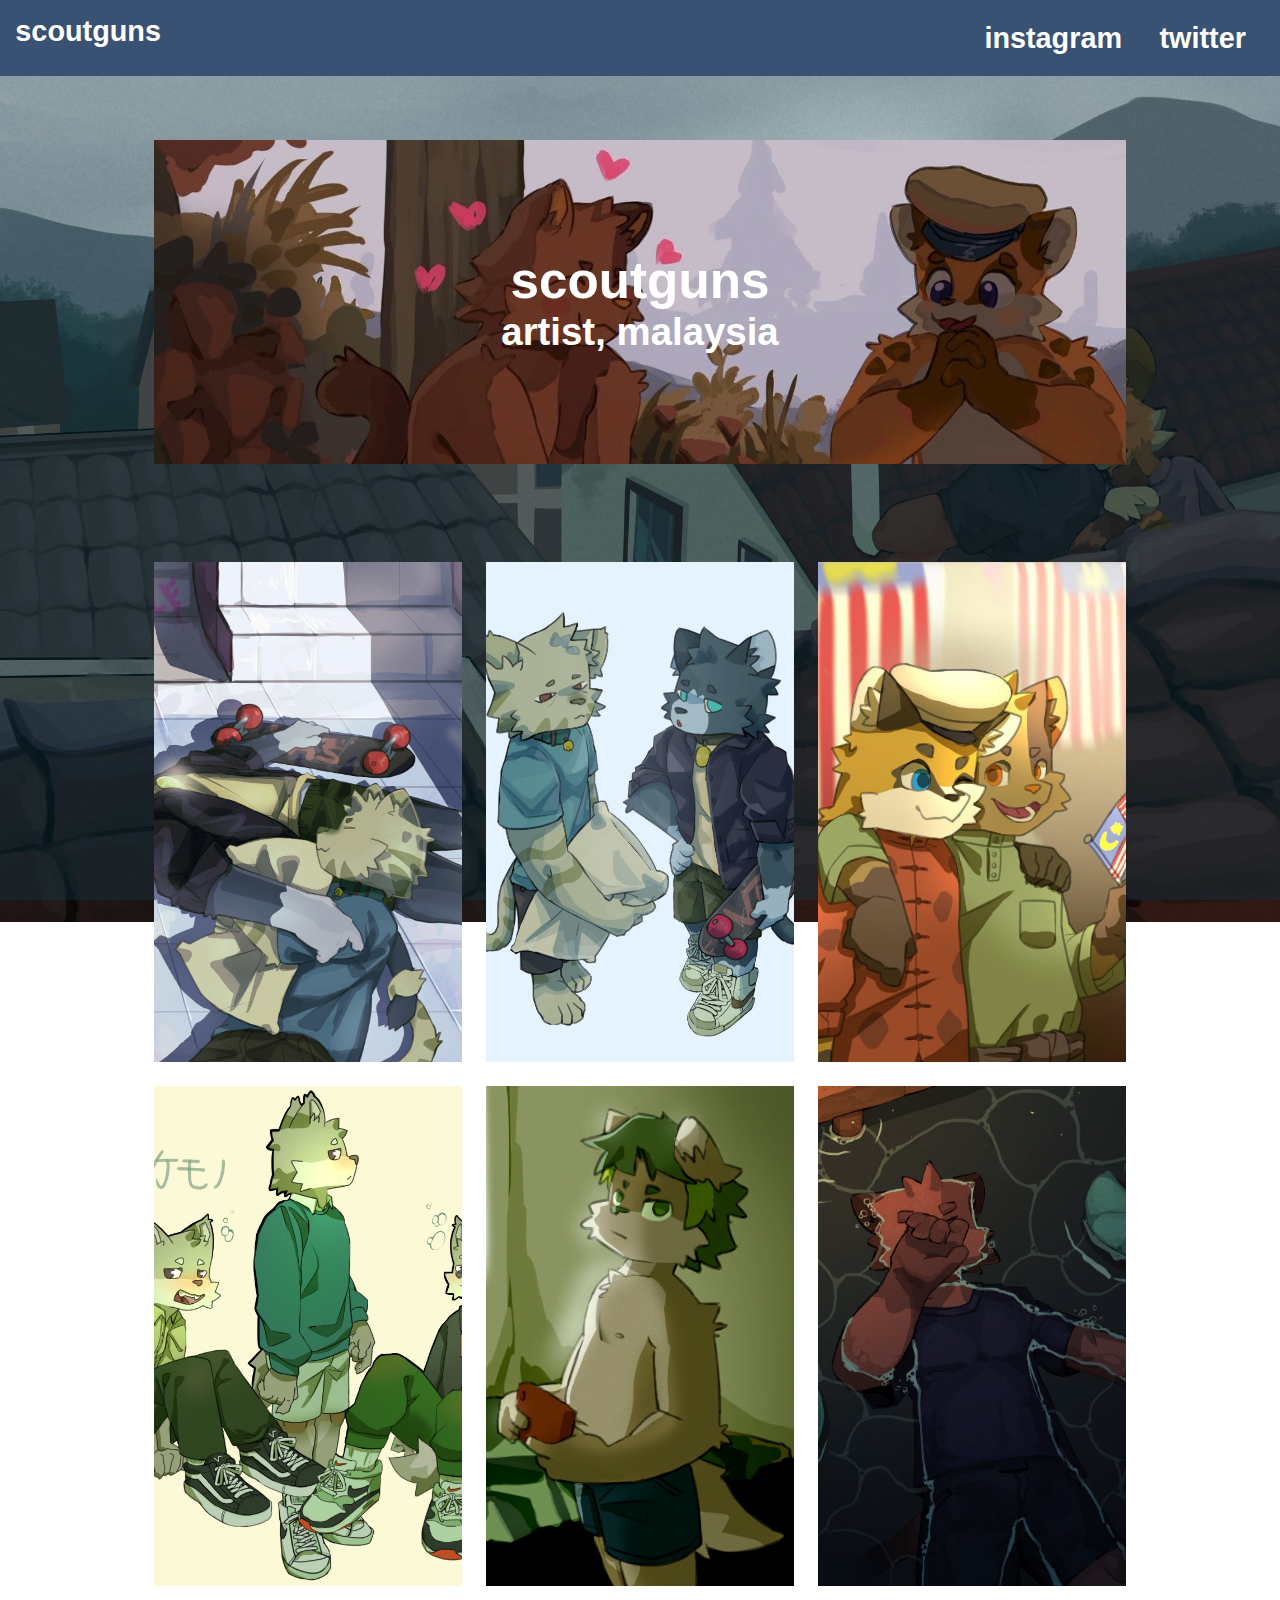
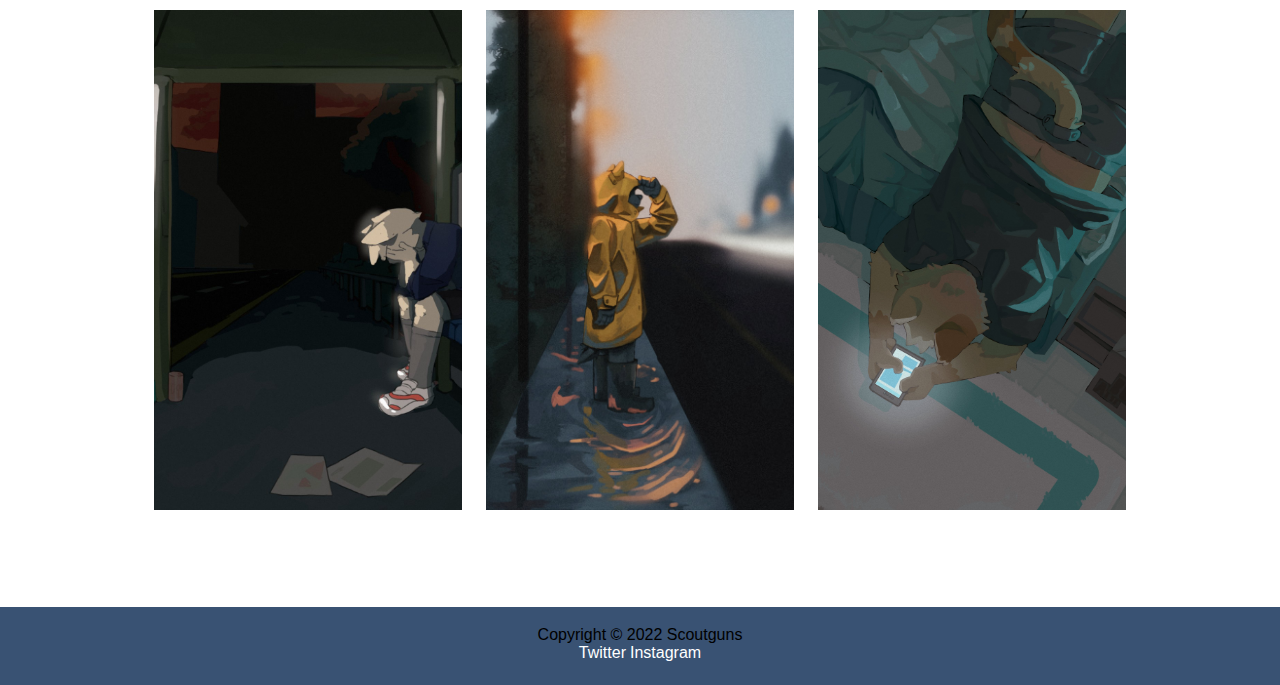
==== index.html @ df2759f2 "Rename home.html to index.html" ====
<!DOCTYPE html>
<html lang="en">
  <head>
    <meta charset="UTF-8">
    <meta name="viewport" content="width=device-width, initial-scale=1.0">
    <meta http-equiv="X-UA-Compatible" content="ie=edge">
    <title>Scoutguns</title>
    <link rel="stylesheet" href="styles.css">
  </head>
  <body>
      <div class="headermenu">
          <a class="titlehref" href="home.html">scoutguns</a>
          <a class="menuhref" href="https://twitter.com/scoutguns" target="blank">twitter</a>
          <a class="menuhref" href="https://www.instagram.com/scoutgun/" target="blank">instagram</a>
      </div>
      
      <div class="contentwrap">
        <div class="page_header">
          <img src="scheader.jpg" class="header_pic">
          <div class="titletext">
              <h1>scoutguns</h1>
              <h2>artist, malaysia</h2>
          </div>
        </div>

        <div id="imgloader">
          <script src="index.js"></script>      
        </div>
        <div class="intropar">
          
        </div>
      </div>
  </body>

  <footer>
    <p>Copyright © 2022 Scoutguns</p>
    <a href="https://twitter.com/scoutguns" target="blank">Twitter</a>
    <a href="https://www.instagram.com/scoutgun/" target="blank">Instagram</a>
  </footer>
</html>
---- styles.css ----
*{margin: 0; padding: 0;}

h1, h2, p, a {
    font-family: Helvetica, sans-serif;
}

html, body {
    height:100%; 
    min-height:100%;
    margin: 0;
}

body {
    background: linear-gradient(0deg, rgba(9, 62, 80, 0.3), rgba(9, 62, 80, 0.3)), url('scimg.jpg');
    background-repeat: no-repeat;
    background-attachment: fixed;
    background-size: cover;
}

.contentwrap{
    margin-top: 5%;
    margin-left: 12vw;
    margin-right: 12vw;
}

.headermenu{
    position: sticky;
    top: 0;
    z-index: 1;
    margin: 0;
    padding: 1.2%;
    background: /*#832232*/#395273;
    color: white;
    font-size: 180%;
    overflow: hidden;
}

.headermenu>a{
    color: white;
    text-decoration: none;
    font-weight: bold;
}

.menuhref{
    padding: 0.5% 1.5%;
    text-align: right;
    float: right;
    background: rgb(57, 82, 115,0);
    transition: all 1s;
}

.menuhref:hover{
    border-radius: 4px;
    background: rgb(103, 138, 184);
    animation-name: hoveranim;
    animation-duration: 1s;
}

.header_pic {
    width: 100%;
}

.page_header{
    display: flex;
    flex-flow: row nowrap;
    align-items: center;
    justify-content: center;
    position: relative;
    text-align: center;
    font-size: 2vw;
    overflow:auto;
}

.titletext{
    position: absolute;
    word-break: break-word;
    text-align: center;
    color: white;
    font-weight: bold;
    transition: all 1s;
}

.titletext:hover{
    background:rgba(0,0,0,.95);
}


#imgloader{
    margin-top: 10%;
    margin-bottom: 10%;
    display: grid;
    justify-content: center;
    grid-template-columns: 1fr 1fr 1fr;
    grid-template-rows: 1fr 1fr 1fr;
    grid-gap: 1.5rem;
}

#img-ga {
    display: cover;
    width: 100%;
    height: 100%;
    object-fit: cover;
}
#imgloader>div>img{
    transition: all 0.5s ease-in;
}

#imgloader>div>#img-ga:hover{
    transform: scale(1.1);
    border-radius: 10px;
}

.galmodals{
    display: none;
    position: fixed;
    z-index: 1;
    left: 0;
    top: 0;
    width: 100%;
    height: 100%;
    overflow: auto;
    text-align: center;
    background-color: rgb(0, 0, 0, 0.6);
}

.galimgmodal {
    margin: auto;
    margin-top: 5vw;
    display: block;
    height: 80%;
    max-height: 70vw;
}

.closeIcon{
    display: relative;
    font-family: Helvetica, sans-serif;
    margin-top: 0.3vw;
    position: absolute;
    padding: 0.2vw;
    background: #F0A500;
    color: #f1f1f1;
    font-size: 40px;
    font-weight: bold;
    transition: 0.3s;
}

.intropar{
    margin-top: 10%;
    font-size: 1.5rem;
    color: #262a2b;
}


footer {
    height: 40px;
    width: 100%;
    padding: 1.2rem 0;
    background: #395273;
    text-align: center;
    display: block;
    margin-bottom: 15%;
}

footer>a{
    text-decoration: none;
    color: white;
}
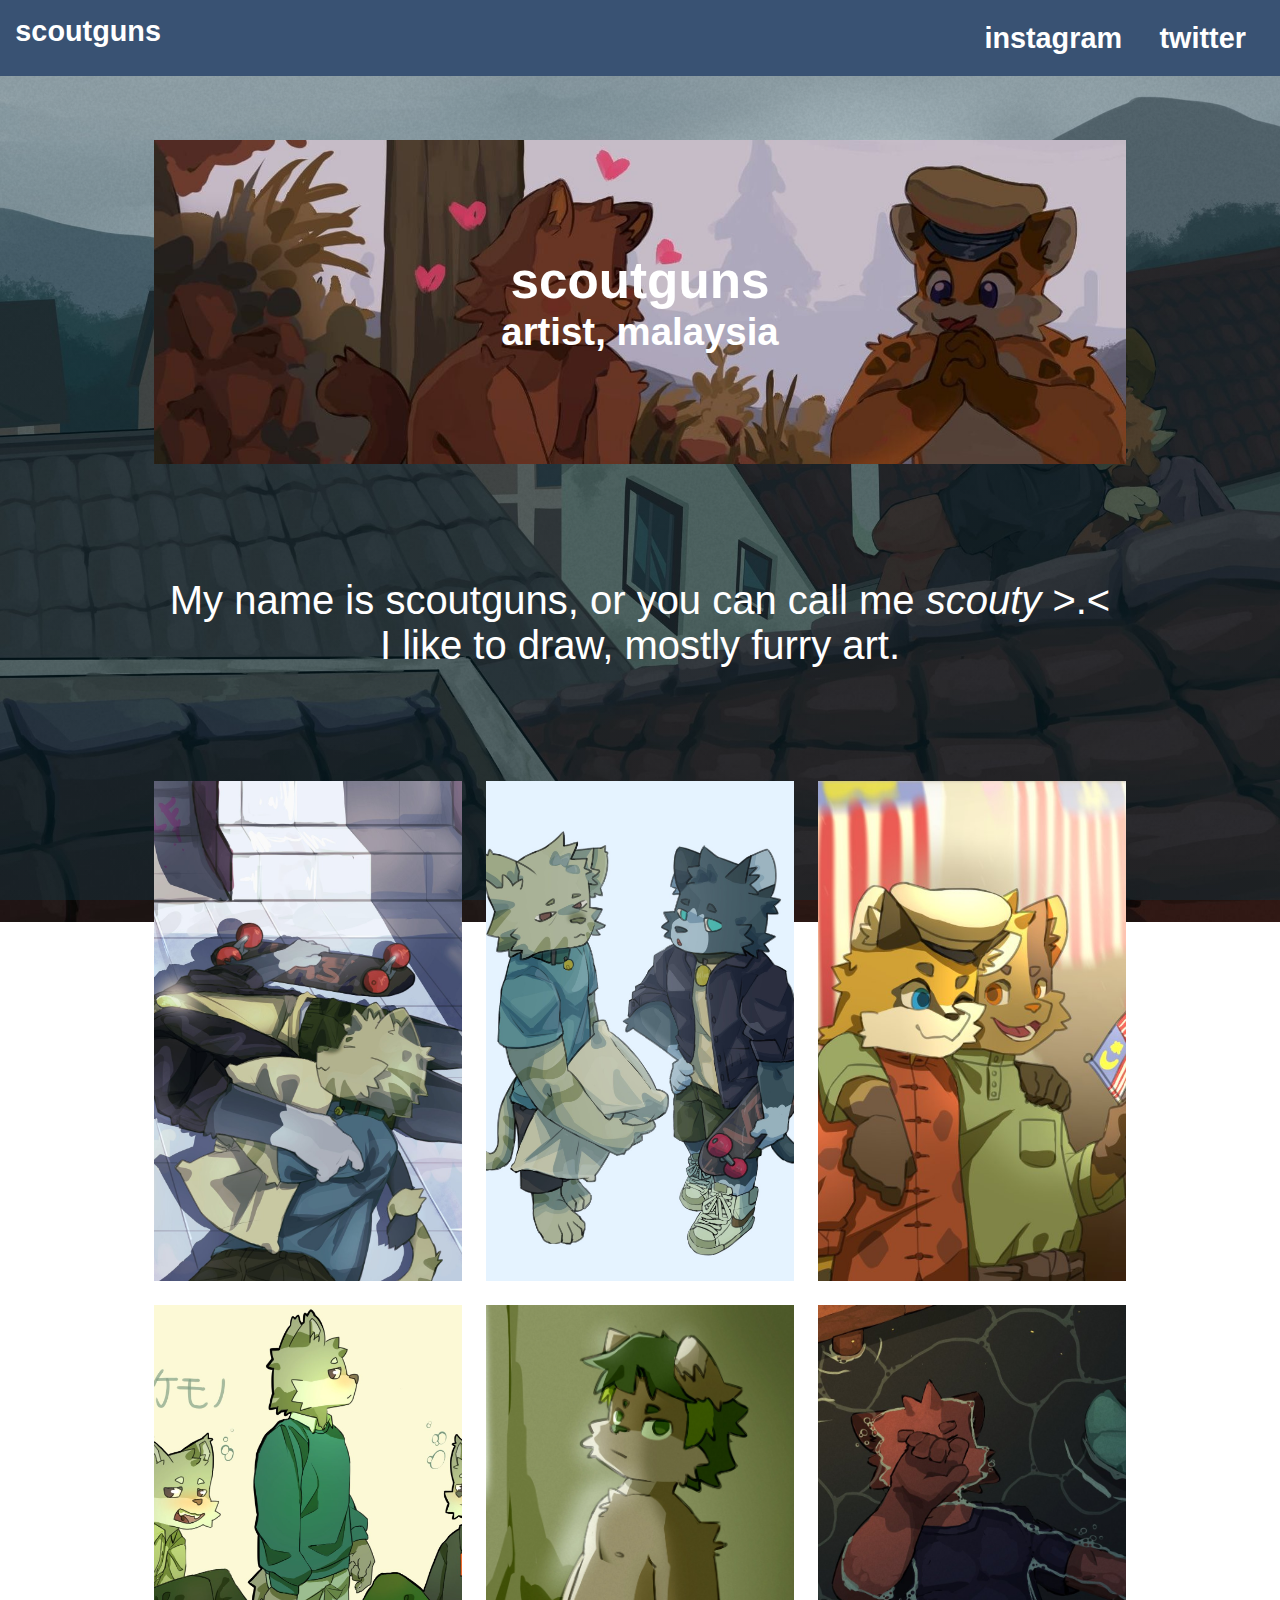
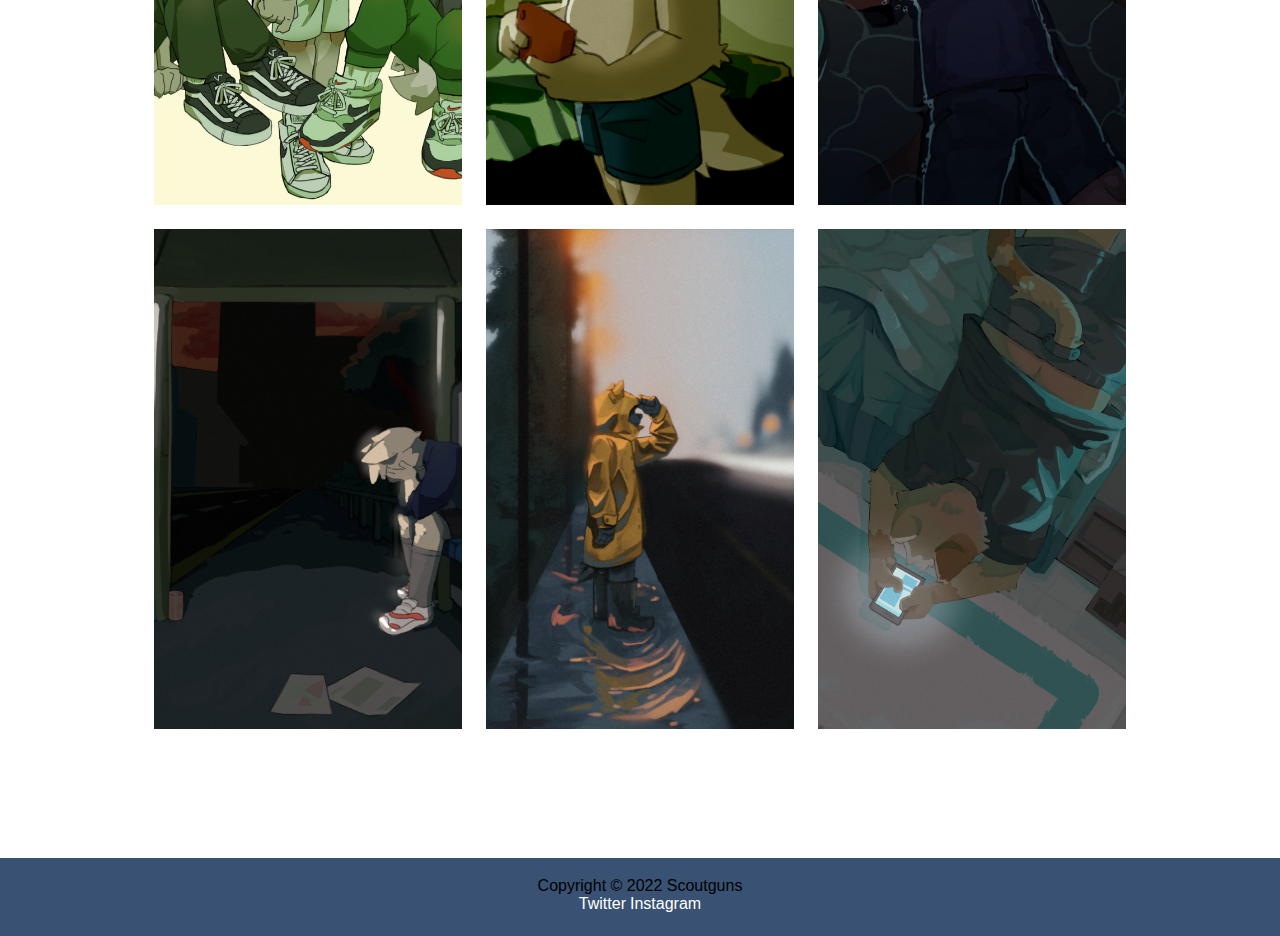
==== commit f2dcde28: "Changes to intro" ====
--- a/index.html
+++ b/index.html
@@ -5,15 +5,16 @@
     <meta name="viewport" content="width=device-width, initial-scale=1.0">
     <meta http-equiv="X-UA-Compatible" content="ie=edge">
     <title>Scoutguns</title>
+    <link rel="icon" href="fvc.jpg">
     <link rel="stylesheet" href="styles.css">
   </head>
   <body>
       <div class="headermenu">
-          <a class="titlehref" href="home.html">scoutguns</a>
+          <a class="titlehref" href="index.html">scoutguns</a>
           <a class="menuhref" href="https://twitter.com/scoutguns" target="blank">twitter</a>
           <a class="menuhref" href="https://www.instagram.com/scoutgun/" target="blank">instagram</a>
       </div>
-      
+
       <div class="contentwrap">
         <div class="page_header">
           <img src="scheader.jpg" class="header_pic">
@@ -22,6 +23,11 @@
               <h2>artist, malaysia</h2>
           </div>
         </div>
+        
+      <div class="intropar">
+        <p>My name is <b>scoutguns</b>, or you can call me <i>scouty</i> >.<</p>
+        <p>I like to draw, mostly furry art.</p>
+      </div>
 
         <div id="imgloader">
           <script src="index.js"></script>      
--- a/styles.css
+++ b/styles.css
@@ -145,9 +145,13 @@
 }
 
 .intropar{
+    padding: 1rem;
     margin-top: 10%;
     font-size: 1.5rem;
-    color: #262a2b;
+    color: white;
+    font-weight: 100;
+    font-size: 250%;
+    text-align: center;
 }
 
 
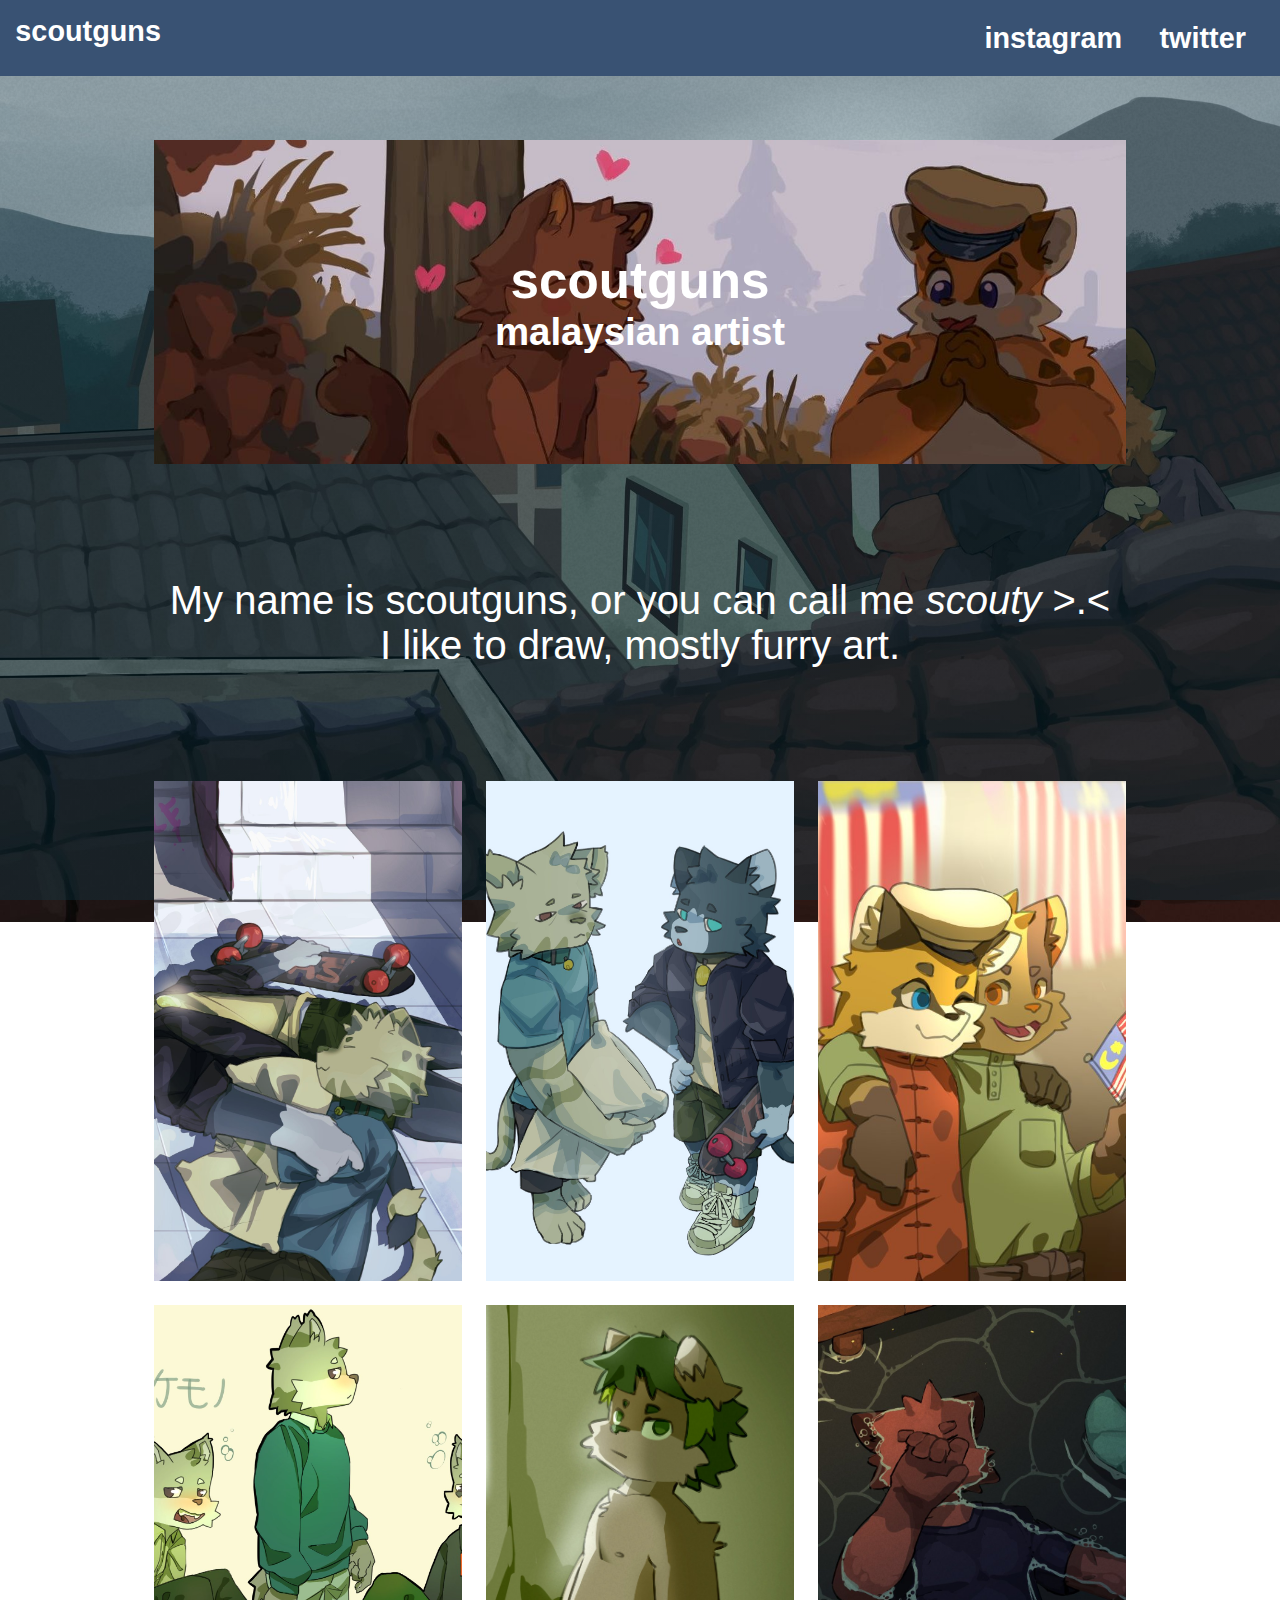
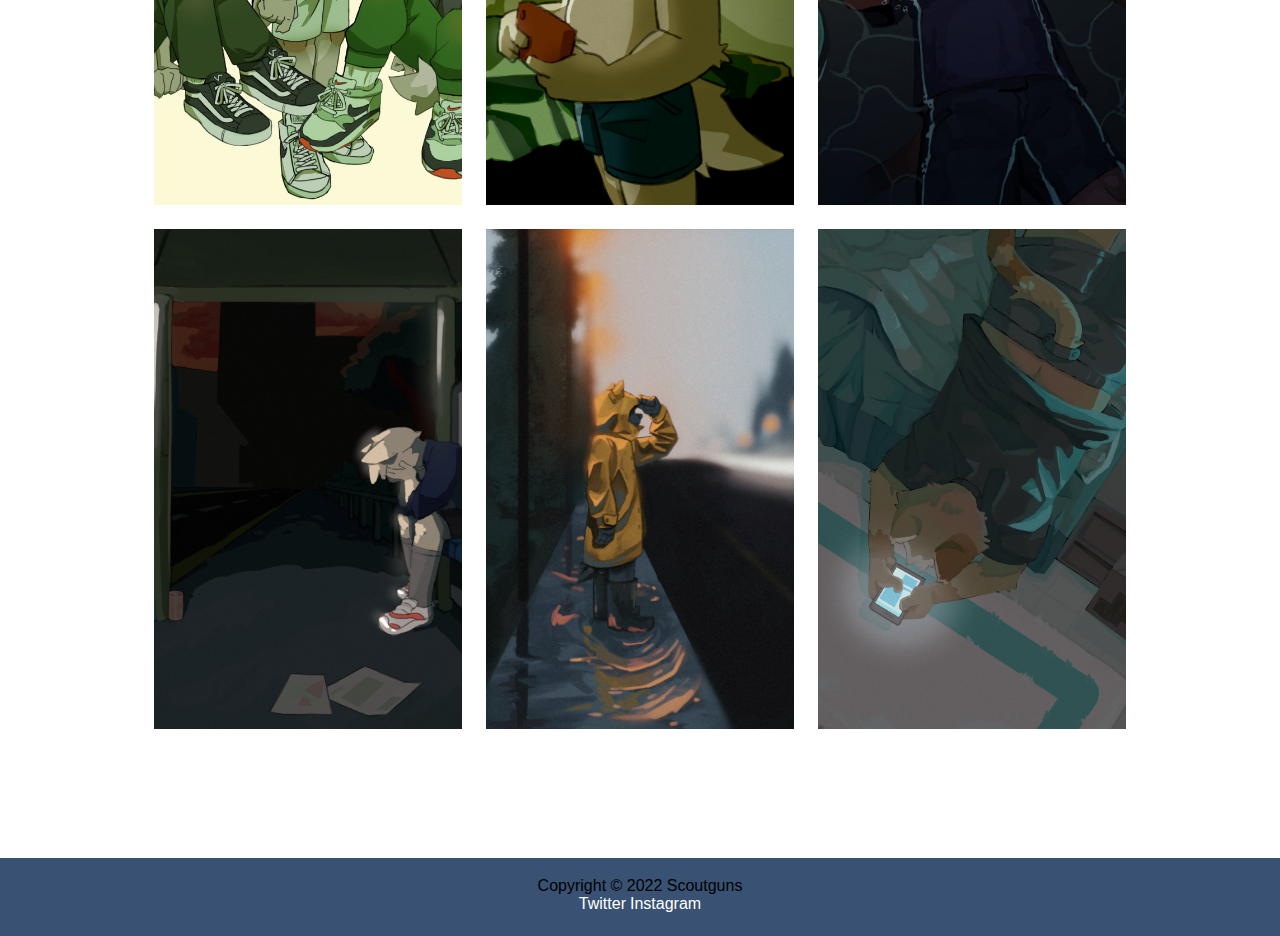
==== commit f2e93e70: "Update index.html" ====
--- a/index.html
+++ b/index.html
@@ -20,7 +20,7 @@
           <img src="scheader.jpg" class="header_pic">
           <div class="titletext">
               <h1>scoutguns</h1>
-              <h2>artist, malaysia</h2>
+              <h2>malaysian artist</h2>
           </div>
         </div>
         
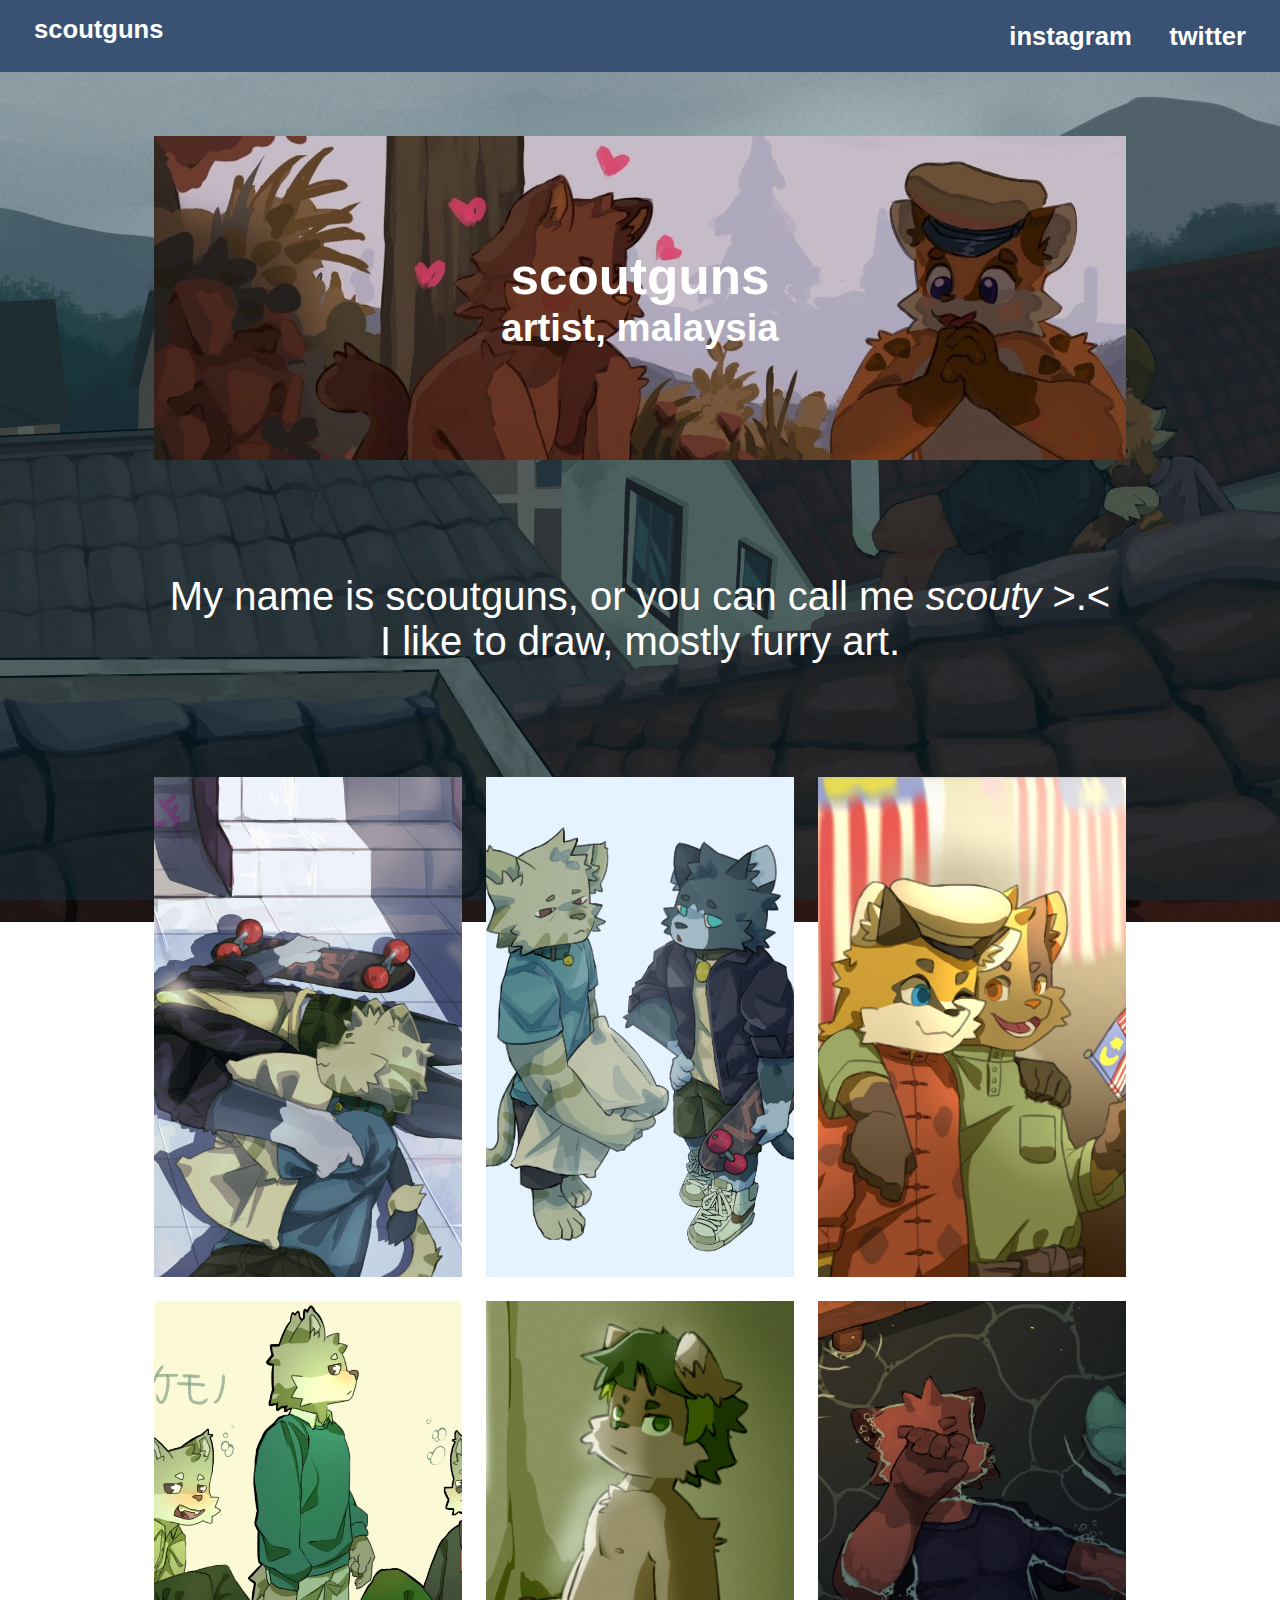
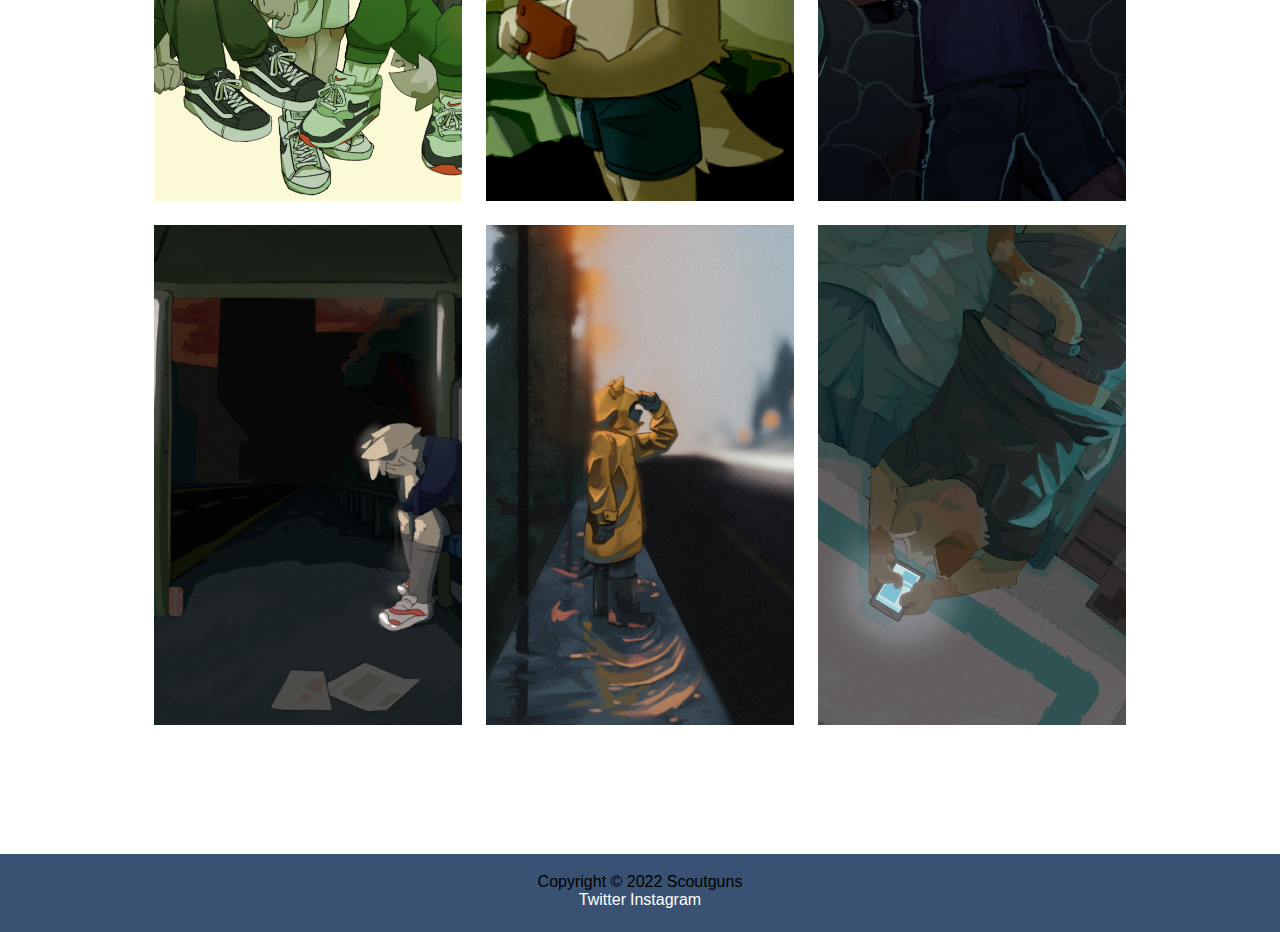
==== commit 4f4af766: "changes to header" ====
--- a/index.html
+++ b/index.html
@@ -20,7 +20,7 @@
           <img src="scheader.jpg" class="header_pic">
           <div class="titletext">
               <h1>scoutguns</h1>
-              <h2>malaysian artist</h2>
+              <h2>artist, malaysia</h2>
           </div>
         </div>
         
--- a/styles.css
+++ b/styles.css
@@ -19,8 +19,8 @@
 
 .contentwrap{
     margin-top: 5%;
-    margin-left: 12vw;
-    margin-right: 12vw;
+    margin-left: 12%;
+    margin-right: 12%;
 }
 
 .headermenu{
@@ -31,7 +31,7 @@
     padding: 1.2%;
     background: /*#832232*/#395273;
     color: white;
-    font-size: 180%;
+    font-size: 2vw;
     overflow: hidden;
 }
 
@@ -39,6 +39,10 @@
     color: white;
     text-decoration: none;
     font-weight: bold;
+}
+
+.titlehref{
+    padding: 0.5% 1.5%;
 }
 
 .menuhref{
